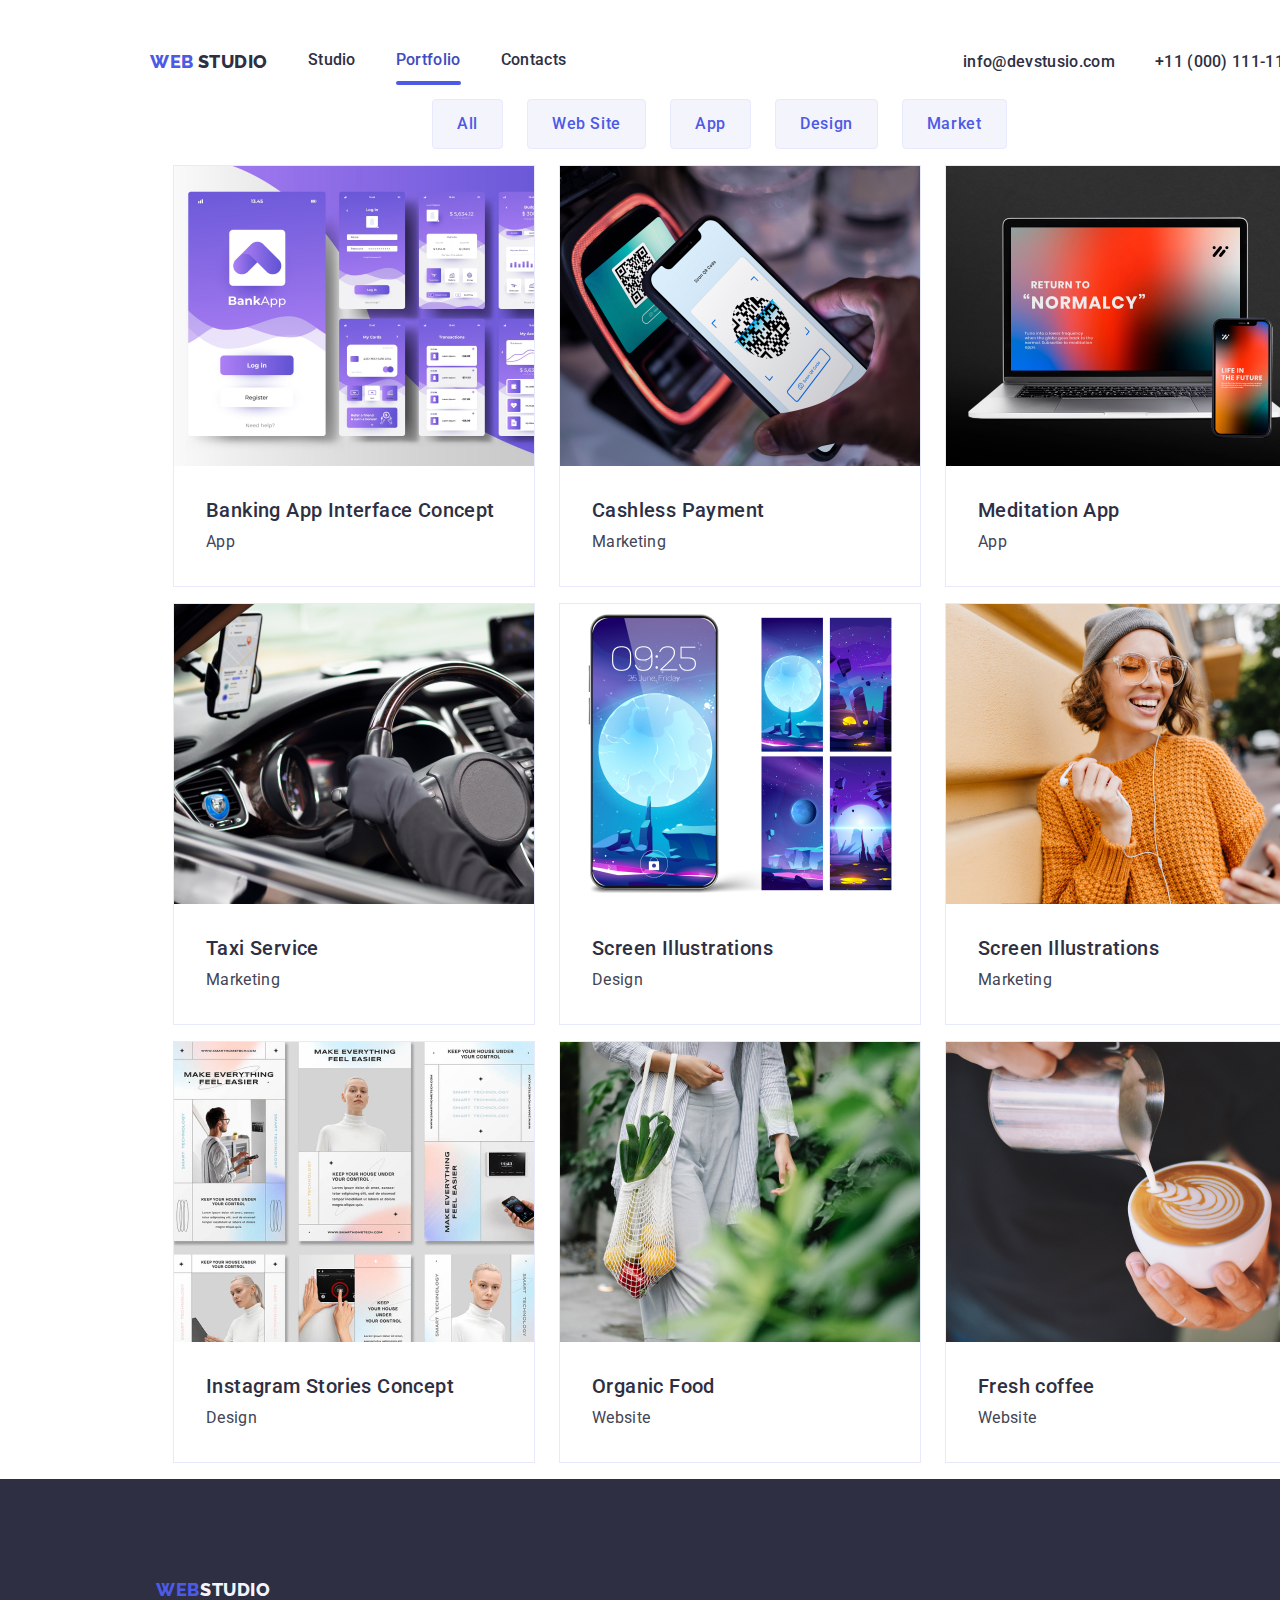
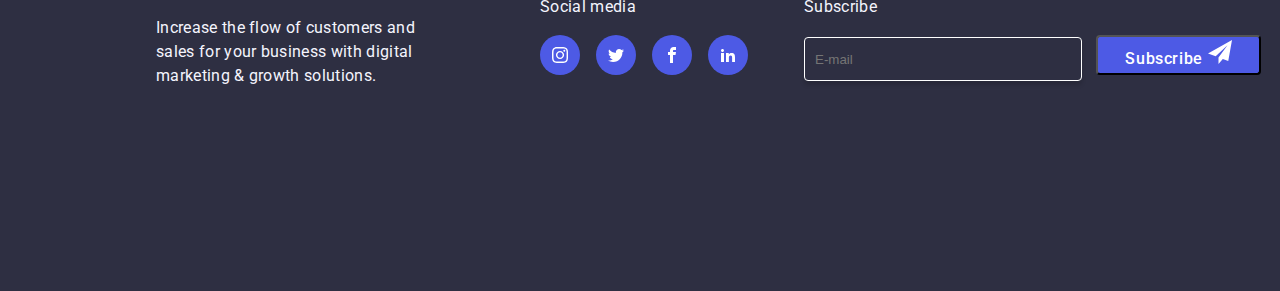
==== portfolio.html @ 080a0371 "Initial commit" ====
<!DOCTYPE html>
<html lang="eng">
    <head>
        <meta charset="UTF-8">
        <meta name="viewport" content="width=device-width, initial-scale=1.0">
        <title>GoIT-HW-05-KPasco</title>
        <link rel="preconnect" href="https://fonts.googleapis.com">
        <link rel="preconnect" href="https://fonts.gstatic.com" crossorigin>
        <link href="https://fonts.googleapis.com/css2?family=Raleway:wght@800&family=Roboto:wght@400;500&display=swap"
            rel="stylesheet">
        <link rel="stylesheet" href="./css/styles.css" />
        <script src="./js/modal.js"></script>
    </head>
    <body>
        <!--HEADER-->
        <header class="page-header">
            <div class="header-logo">
                <a href="#" class="webstudio link">
                    <span class="webstudio-web-header">WEB</span>
                    <span class="webstudio-studio-header">STUDIO</span>
                </a>
                <nav class="header-nav">
                    <ul class="header-list">
                        <li>
                            <a class="link header-link " href="index.html" target="_blank">Studio</a>
                        </li>
                        <li>
                            <a class="link header-link active" href="portfolio.html" target="_blank">Portfolio</a>
                        </li>
                        <li>
                            <a class="link header-link" href="" >Contacts</a>
                        </li>
                    </ul>
                </nav>
            </div>

            <!--CONTACT INFO-->
            <ul class="contact-info">
                <li>
                    <a class="link contact-info-item" href="mailto:info@devstusio.com">info@devstusio.com</a>
                </li>
                <li>
                    <a class="link contact-info-item" href="tel:+11 (000) 111-11-11">+11 (000) 111-11-11</a>
                </li>
            </ul>
        </header>
        <!--END OF HEADER-->

        <!--MAIN SECTION-->
        <main class="main-portfolio">
            <section class="proj">
                <div class="portfolio-buttons">
                    <button class="filter-btn point" type="button">All</button>
                    <button class="filter-btn point" type="button">Web Site</button>
                    <button class="filter-btn point" type="button">App</button>
                    <button class="filter-btn point" type="button">Design</button>
                    <button class="filter-btn point" type="button">Market</button>
                </div>
                
                <div class="portfolio-images">
                    <div class="uno">
                        <ul class="proj-card">
                            <li class="projs">
                                <div class="proj-image">
                                    <img src="./images/portfolio-main-sec1/proj-card-1-optimized.jpg" alt="banking app" width="360" height="300">
                                    <div class="projs-image-overlay">
                                        <p>
                                            14 Stylish and User-Friendly App Design <br />Concepts · Task Manager App · Calorie <br />
                                            Tracker App · Exotic Fruit Ecommerce <br />App ·
                                            Cloud Storage App
                                        </p>
                                    </div>
                                </div>
                                <div class="proj-card-content">
                                    <h3>Banking App Interface Concept</h3>
                                    <p>App</p>
                                </div>
                            </li>
                    
                            <li class="projs">
                                <div class="proj-image">
                                    <img src="./images/portfolio-main-sec1/proj-card-2-optimized.jpg" alt="cashless pay" width="360" height="300">
                                    <div class="projs-image-overlay">
                                        <p>
                                            14 Stylish and User-Friendly App Design <br />Concepts · Task Manager App · Calorie <br />
                                            Tracker App · Exotic Fruit Ecommerce <br />App ·
                                            Cloud Storage App
                                        </p>
                                    </div>
                                </div>
                                <div class="proj-card-content">    
                                    <h3>Cashless Payment</h3>
                                    <p>Marketing</p>
                                </div>
                            </li>

                            <li class="projs">
                                <div class="proj-image">
                                    <img src="./images/portfolio-main-sec1/proj-card-3-optimized.jpg" alt="med app" width="360" height="300">
                                    <div class="projs-image-overlay">
                                        <p>
                                            14 Stylish and User-Friendly App Design <br />Concepts · Task Manager App · Calorie <br />
                                            Tracker App · Exotic Fruit Ecommerce <br />App ·
                                            Cloud Storage App
                                        </p>
                                    </div>
                                </div>
                                <div class="proj-card-content">
                                    <h3>Meditation App</h3>
                                    <p>App</p>
                                </div>
                            </li>
                        </ul>
                    </div>

                    <div class="dos">
                        <ul class="proj-card">
                            <li class="projs">
                                <div class="proj-image">
                                    <img src="./images/portfolio-main-sec2/proj-card-4-optimized.jpg" alt="taxi" width="360" height="300">
                                    <div class="projs-image-overlay">
                                        <p>
                                            14 Stylish and User-Friendly App Design <br />Concepts · Task Manager App · Calorie <br />
                                            Tracker App · Exotic Fruit Ecommerce <br />App ·
                                            Cloud Storage App
                                        </p>
                                    </div>
                                </div>
                                <div class="proj-card-content">
                                    <h3>Taxi Service</h3>
                                    <p>Marketing</p>
                                </div>
                            </li>

                            <li class="projs">
                                <div class="proj-image">
                                    <img src="./images/portfolio-main-sec2/proj-card-5-optimized.jpg" alt="screen" width="360" height="300">
                                        <div class="projs-image-overlay">
                                            <p>
                                                14 Stylish and User-Friendly App Design <br />Concepts · Task Manager App · Calorie <br />
                                                Tracker App · Exotic Fruit Ecommerce <br />App ·
                                                Cloud Storage App
                                            </p>
                                        </div>
                                </div>
                                <div class="proj-card-content">
                                    <h3>Screen Illustrations</h3>
                                    <p>Design</p>
                                </div>
                            </li>
                        
                            <li class="projs">
                                <div class="proj-image">
                                    <img src="./images/portfolio-main-sec2/proj-card-6-optimized.jpg" alt="online" width="360" height="300">
                                    <div class="projs-image-overlay">
                                        <p>
                                            14 Stylish and User-Friendly App Design <br />Concepts · Task Manager App · Calorie <br />
                                            Tracker App · Exotic Fruit Ecommerce <br />App ·
                                            Cloud Storage App
                                        </p>
                                    </div>
                                </div>
                                <div class="proj-card-content">                
                                    <h3>Screen Illustrations</h3>
                                    <p>Marketing</p>
                                </div>
                            </li>
                        </ul>
                    </div>

                    <div class="tres">
                        <ul class="proj-card">
                            <li class="projs">
                                <div class="proj-image">
                                    <img src="./images/portfolio-main-sec3/proj-card-7-optimized.jpg" alt="ig stories" width="360" height="300">
                                    <div class="projs-image-overlay">
                                        <p>
                                            14 Stylish and User-Friendly App Design <br />Concepts · Task Manager App · Calorie <br />
                                            Tracker App · Exotic Fruit Ecommerce <br />App ·
                                            Cloud Storage App
                                        </p>
                                    </div>
                                    </div>
                                    <div class="proj-card-content">
                                        <h3>Instagram Stories Concept</h3>
                                        <p>Design</p>
                                    </div>
                            </li>

                            <li class="projs">
                                <div class="proj-image">
                                    <img src="./images/portfolio-main-sec3/proj-card-8-optimized.jpg" alt="organic food" width="360" height="300">
                                    <div class="projs-image-overlay">
                                        <p>
                                            14 Stylish and User-Friendly App Design <br />Concepts · Task Manager App · Calorie <br />
                                            Tracker App · Exotic Fruit Ecommerce <br />App ·
                                            Cloud Storage App
                                        </p>
                                    </div>
                                </div>
                                <div class="proj-card-content">
                                    <h3>Organic Food</h3>
                                    <p>Website</p>
                                </div> 
                                </li>
                            
                            <li class="projs">
                                <div class="proj-image">
                                    <img src="./images/portfolio-main-sec3/proj-card-9-optimized.jpg" alt="fresh coffee" width="360" height="300">
                                    <div class="projs-image-overlay">
                                        <p>
                                            14 Stylish and User-Friendly App Design <br />Concepts · Task Manager App · Calorie <br />
                                            Tracker App · Exotic Fruit Ecommerce <br />App ·
                                            Cloud Storage App
                                        </p>
                                    </div>
                                </div>
                                <div class="proj-card-content">
                                    <h3>Fresh coffee</h3>
                                    <p>Website</p>
                                </div>
                            </li>              
                        </ul>
                    </div>
                </div>
            </section>
        </main>

        <footer class="footer-bg">
            <div class="footer-text">
                <div class="footer-logo">
                    <a href="#" class="webstudio link">
                        <span class="webstudio-web">WEB</span>
                        <span class="webstudio-studio-footer">STUDIO</span>
                    </a>
                </div>
                <p>Increase the flow of customers and <br />sales for your business with digital<br /> marketing & growth
                    solutions.</p>
            </div>
           
            <div class="footer-social">
                <p>Social media</p>
                <div class="footer-social-links">
                    <a class="footer-icons-socials">
                        <svg width="16" height="16">
                            <use href="./images/icons.svg#instagram-2"></use>
                        </svg>
                    </a>
                    <a class="footer-icons-socials">
                        <svg width="16" height="16">
                            <use href="./images/icons.svg#twitter"></use>
                        </svg>
                    </a>
                    <a class="footer-icons-socials">
                        <svg width="16" height="16">
                            <use href="./images/icons.svg#facebook"></use>
                        </svg>
                    </a>
                    <a class="footer-icons-socials">
                        <svg width="16" height="16">
                            <use href="./images/icons.svg#linkedin2"></use>
                        </svg>
                    </a>
                </div>
            </div>
            <!-- SUBSCRIBE -->
            <div class="footer-subscibe">
                <p>Subscribe</p>
                <input type="email" class="email-subscribe" placeholder="E-mail" />
                <button type="button" class="subscribe-btn">Subscribe
                    <svg class="subscribe-send" height="24px" width="24px">
                        <use href="./images/icons.svg#send"></use>
                    </svg>
                </button>
            </div>
            </footer>
        </footer>
    </body>
</html>
---- css/styles.css ----
:root {
    --NAVY-BLUE: #2E2F42;
    --CLOUD: #F4F4FD;
    --CORNFLOWER: #E7E9FC;
    --WHITE: #FFFFFF;
    --SLATE: #434455;
    --OCEAN: #404BBF;
    --IRIS: #4D5AE5;
}

body {
    font-family: "Roboto", sans-serif;
    max-width: 1440px;
    background-color: #fff;
    margin: 0 auto;
}

a {
    text-decoration: none;
}

.container {
    width: 1440px;
    /* height:3200px; */
    height: 600px;
}

/*LOGO-WEB*/
.webstudio-web-header {
    color: var(--IRIS);
    font-family: Raleway;
    font-size: 18px;
    font-style: normal;
    font-weight: 800;
    line-height: 21px;
    /* 116.667% */
    letter-spacing: 0.54px;
    text-transform: uppercase;
}

/*LOGO-STUDIO*/
.webstudio-studio-header {
    color: var(--NAVY-BLUE);
    font-family: Raleway;
    font-size: 18px;
    font-style: normal;
    font-weight: 800;
    line-height: 21px;
    /* 116.667% */
    letter-spacing: 0.54px;
    text-transform: uppercase;
}

/*HEADER*/
.page-header {
    display: flex;
    width: 1158px;
    height: 75px;
    justify-content: space-between;
    align-items: center;
    flex-shrink: 0;
    padding-top: 24px;
    gap: 40px;
    margin-left: 150px;
}

.header-logo {
    display: flex;
    align-items: center;
    justify-content: space-between;
}

.header-list,
.contact-info {
    gap: 40px;
    display: flex;
    list-style: none;
}

.header-link {
    font-weight: 500;
    line-height: 1.5;
    /* 150% */
    letter-spacing: 0.32px;
    color: var(--NAVY-BLUE);
    list-style: none;
}

.header-link:hover,
.header-link:focus {
    color: var(--OCEAN);
}

.active {
    color: var(--OCEAN);
}

.active::after {
    content: "";
    display: block;
    height: 4px;
    width: 100%;
    border-radius: 2px;
    background-color: var(--IRIS);
    position:relative;
    top: 09px;
}

.contact-info-item {
    font-weight: 500;
    line-height: 1.5;
    /* 150% */
    letter-spacing: 0.32px;
    color: var(--NAVY-BLUE);
    list-style: none;
}

.contact-info-item:hover,
.contact-info-item:focus {
    color: var(--OCEAN);
}

/*END OF HEADER*/


/*MAIN-PAGE*/

/*DARK-BG SECTION*/

.main {
    width: 1158px;
    height: 550px;
    display: flex;
    align-items: center;
    justify-content: center;
}

.dark-bg {
    background: linear-gradient(rgba(46, 47, 66, 0.70), rgba(46, 47, 66, 0.70)), url("../images/people-office-1-optmzd.jpg");
    /*background-image: url("../images/people-office-1-optmzd.jpg");*/
    background-size: cover;
    background-repeat: no-repeat;
    /*background-color: var(--NAVY-BLUE);*/
    padding-top: 188px;
    padding-bottom: 188px;
    text-align: center;
}

.main-top-text {
    color: var(--WHITE, #FFF);
    font-family: Roboto;
    font-size: 56px;
    font-style: normal;
    font-weight: 700;
    line-height: 60px;
    /* 107.143% */
    letter-spacing: 1.12px;
}

.order-service-btn {
    font-family: Roboto;
    font-size: 16px;
    font-style: normal;
    font-weight: 500;
    color: var(--WHITE);
    line-height: 24px;
    /* 150% */
    letter-spacing: 0.64px;

    background-color: var(--IRIS);
    border: none;
    border-radius: 4px;
    color: var(--WHITE);
    padding: 16px 32px;
    box-shadow: 0px 4px 4px 0px rgba(0, 0, 0, 0.15);
    align-items: center;
    display: inline-flex;
    padding: 16px 32px;
    align-items: flex-start;
    gap: 10px;

}

.order-service-btn:hover {
    background-color: var(--CLOUD);
    border: none;
    border-radius: 4px;
    color: var(--WHITE);
    padding: 16px 32px;
    color: var(--OCEAN);
}




/*END OF DARK-BG SECTION*/

/*MAIN FEATURE*/

.section {
    padding-top: 120px;
    padding-bottom: 120px;
}

.service {
    width: 1440px;
    list-style: none;
    display: flex;
    justify-content: center;
    gap: 30px;
    text-align: left;
    padding-top: 50px;
    padding-bottom: 100px;
}

.service-desc {
    color: var(--SLATE);
    line-height: 1.5;
    /* 150% */
    letter-spacing: 0.32px;
    /* text-align: left; */

    display: flex;
    width: 264px;
    flex-direction: column;
    align-items: flex-start;
    gap: 8px;
}

.main-feature ul li {
    display: flex;
    width: 264px;
    flex-direction: column;
    align-items: flex-start;
    gap: 8px;
}

.service-icon {
    background: var(--CLOUD);
    display: flex;
    justify-content: center;
    padding-top: 24px;
    width: 264px;
    height: 112px;

    border-radius: 4px;
    background: var(--CLOUD, #F4F4FD);
}

/* MODAL */
.modal {
    width: 408px;
    height: 584px;
    background-color: white;
    border-radius: 4px;
    padding: 24px;
    position: absolute;
}

.modal-close-btn {
    width: 30px;
    height: 30px;
    border-radius: 100%;
    border: 1px solid rgba(0, 0, 0, 0.1);
    background-color: white;
    color: var(--OCEAN);
    margin-left: auto;
    display: block;
    display: flex;
    align-items: center;
    justify-content: center;
    cursor: pointer;
    transition: fill 250ms cubic-bezier(0.4, 0, 0.2, 1), border 250ms cubic-bezier(0.4, 0, 0.2, 1);
}

.modal-close-btn:hover {
    fill: currentColor;
    border: 1px solid currentColor;
}

.is-hidden {
    pointer-events: none;
    opacity: 0;
}

.backdrop {
    width: 100%;
    height: 100%;
    background-color: rgba(0, 0, 0, 0.4);
    position: absolute;
    /* margin-top: 10px; */
    top: 0;
    display: flex;
    justify-content: center;
    align-items: center;
    transition: opacity 250ms cubic-bezier(0.4, 0, 0.2, 1);
}


/* END OF MODAL */


/* SERVICE FORM */
.modal-message {
    width: 360px;
    color: var(--NAVY-BLUE, #2E2F42);
    text-align: center;
    /* Body Medium */
    font-family: Roboto;
    font-size: 16px;
    font-style: normal;
    font-weight: 500;
    line-height: 24px;
    /* 150% */
    letter-spacing: 0.32px;
}

.service-form-label {
    display: flex;
    flex-direction: column;
    position: relative;
    margin-bottom: 10px;
}

.input-label {
    text-align: left;
    margin-bottom: 5px;

    color: var(--LIGHT-SLATE, #8E8F99);
    /* Small Text */
    font-family: Roboto;
    font-size: 12px;
    font-style: normal;
    font-weight: 400;
    line-height: 14px;
    /* 116.667% */
    letter-spacing: 0.48px;
}
.service-form-icon {
    position: absolute;
    top: 50%;
    left: 10px;
    fill: var(--NAVY-BLUE);
    transition: fill 250ms cubic-bezier(0.4, 0, 0.2, 1);
}

.service-form-input {
    width: 360px;
    height: 40px;
    padding: 8px 30px;
    border-radius: 4px;
    border: 1px solid var(--NAVY-BLUE, rgba(46, 47, 66, 0.40));
    transition: 250ms;
    transition-property: color, border, background-color;
    transition-timing-function: cubic-bezier(0.4, 0, 0.2, 1);
}

.service-form-input:focus +.service-form-icon,
.service-form-input:hover +.service-form-icon {
    fill: var(--IRIS);    
}

.service-form-input:hover {
    border: 1px solid var(--IRIS);
}

.service-form-textarea {
    border: 1px solid var(--NAVY-BLUE);
    border-radius: 4px;
    transition: 250ms;
    padding: 8px 16px;
    transition-property: color, border-color, background-color;
    transition-timing-function: cubic-bezier(0.4, 0, 0.2, 1);
}

.service-form-textarea: focus,
.service-form-textarea: hover {
    border: 1px solid var(--IRIS);
}

.service-form-terms {
    width: 16px;
    height: 16px;
    margin-bottom: 24px;
}

.form-send {
    display: inline-block;
    text-align: center;
    align-items: center;
    width: 105px;
    /* height: 24px; */
    padding: 16px 32px;
    align-items: flex-start;
    gap: 10px;
    color: var(--WHITE, #FFF);
    border-radius: 4px;
    background: var(--IRIS, #4D5AE5);
    box-shadow: 0px 4px 4px 0px rgba(0, 0, 0, 0.15);
}



/* END OF SERVICE FORM */
/*END OF MAIN FEATURE*/


/*MAIN-SERVICE*/
.main-service {
    width: 1440px;
    background: #FFF;
    
}

.section-title {
    color: var(--NAVY-BLUE);
    text-align: center;
    font-size: 36px;
    font-weight: 700;
    line-height: 2.5;
    /* 111.111% */
    letter-spacing: 0.72px;
}

.service li {
    display: inline-flex;
    padding-bottom: 0px;
    flex-direction: column;
    justify-content: center;
    align-items: center;
    gap: 8px;
}

/*END OF MAIN-SERVICE*/


/*MAIN-TEAM*/
.main-team {
    width: 1440px;
    height: 780px;
    flex-shrink: 0;
    background: var(--CLOUD);
    margin-bottom: 0;
    padding-top: 100px;
}

.main-team .service li {
    border-radius: 0px 0px 4px 4px;
    background: var(--WHITE, #FFF);
    box-shadow: 0px 2px 1px 0px rgba(46, 47, 66, 0.08), 0px 1px 1px 0px rgba(46, 47, 66, 0.16), 0px 1px 6px 0px rgba(46, 47, 66, 0.08);

    display: inline-flex;
    padding-bottom: 0px;
    flex-direction: column;
    justify-content: center;
    align-items: center;
    gap: 32px;

    width: 264px;
    height: 428px;
    padding-top: 20px;
    padding-bottom: 50px;

}

div .card-content {
    display: flex;
    width: 232px;
    height: 104px;
    flex-direction: column;
    justify-content: center;
    align-items: center;

}

.card-content h3 {
    text-align: center;
    color: var(--NAVY-BLUE);
    text-align: center;
    /* Header 3 */
    font-family: Roboto;
    font-size: 20px;
    font-style: normal;
    font-weight: 500;
    line-height: 24px;
    /* 120% */
    letter-spacing: 0.4px;
}

.card-content p {
    color: var(--SLATE);
    text-align: center;
    /* Body */
    font-family: Roboto;
    font-size: 16px;
    font-style: normal;
    font-weight: 400;
    line-height: 24px;
    /* 150% */
    letter-spacing: 0.32px;
}


.team-icons {
    display: flex;
    justify-content: center;
    align-items: center;
    gap: 24px;

}

.team-icons-socials {
    background-color: var(--IRIS);
    padding: 10px;
    border-radius: 50%;
    display: flex;
    align-items: center;
    justify-content: center;
}

.team-icons-socials svg {
    fill: var(--WHITE);
}

/*END OF MAIN-TEAM*/

/*CUSTOMER*/

.customer-container {
    align-items: center;
    text-align: center;
}


.customer-icons{
    display: flex;
    justify-content: center;
    align-items: center;
    list-style: none;
    gap: 24px;
}

.customer-icon {
    width: 168px;
    height: 88px;
    border: 1px solid #8E8F99;

    display: flex;
    justify-content: center;
    align-items: center;
    list-style: none;
    /*padding: 16px 32px;*/
}

.customer-icon svg {
    fill: #8E8F99;
}

.customer-icon:hover svg {
    fill: var(--OCEAN);
}

/*END OF CUSTOMER*/


/*END OF MAIN-PAGE*/

/*FOOTER*/
.footer-bg {
    width: 1440px;
    height: 312px;
    flex-shrink: 0;
    background: var(--NAVY-BLUE);
    padding-top: 100px;
    padding-left: 156px;
}

.footer-logo a{
    text-decoration: none;
    display: inline-flex;
}

.footer-logo {
    display: flex;
}

.footer-icons-socials {
    width: 40px;
    height: 40px;
    /* padding: 10px; */
    border-radius: 50%;
    background-color: var(--IRIS);
    display: flex;
    justify-content: center;
    align-items: center;
    fill: #FFF;
}



.footer-social-links {
    display: flex;
    gap: 16px;

}

footer{
    display: flex;
}

.footer-text {
    margin-right: 120px;
}

.webstudio-web {
    display: flex;
    width: 44px;
    height: 21px;
    flex-direction: column;
    justify-content: center;

    color: var(--IRIS);
    font-family: Raleway;
    font-size: 18px;
    font-style: normal;
    font-weight: 800;
    line-height: 21px;
    /* 116.667% */
    letter-spacing: 0.54px;
    text-transform: uppercase;
}

.webstudio-studio-footer {
    display: flex;
    width: 71px;
    height: 21px;
    flex-direction: column;
    justify-content: center;

    color: var(--CLOUD);
    font-family: Raleway;
    font-size: 18px;
    font-style: normal;
    font-weight: 800;
    line-height: 21px;
    /* 116.667% */
    letter-spacing: 0.54px;
    text-transform: uppercase;
}

.footer-bg p {
    width: 264px;
    color: var(--CLOUD, #F4F4FD);
    /* Body */
    font-family: Roboto;
    font-size: 16px;
    font-style: normal;
    font-weight: 400;
    line-height: 24px;
    /* 150% */
    letter-spacing: 0.32px;
}

.subscribe-btn {
    width: 165px;
    height: 40px;
    border-radius: 4px;
    background: var(--IRIS, #4D5AE5);
    
    color: var(--WHITE, #FFF);
    text-align: center;
   
    /* Button Text */
    font-family: Roboto;
    font-size: 16px;
    font-style: normal;
    font-weight: 500;
    line-height: 24px;
    /* 150% */
    letter-spacing: 0.64px;

    /* padding: 8px 20px; */
    justify-content: center;
    align-items: center;
    /* gap: 16px; */
}

.subscribe-send{
    fill: var(--WHITE);
}


.email-subscribe{
    width: 264px;
    height: 40px;
    border-radius: 4px;
    border: 1px solid var(--WHITE, #FFF);
    box-shadow: 0px 4px 4px 0px rgba(0, 0, 0, 0.15);
    background-color: var(--NAVY-BLUE);
    padding-left: 10px;
    color: #FFF;
    margin-right: 10px;
}

/*END OF FOOTER*/

/*PORTFOLIO*/

.main-portfolio {
    width: 1440px;
}

.portfolio-buttons {
    display: flex;
    align-items: center;
    text-align: center;
    gap: 24px;
    margin-left:30%    
}

.portfolio-buttons .point:hover,
.portfolio-buttons .point:focus {
    display: flex;
    padding: 12px 24px;
    align-items: flex-start;

    border-radius: 4px;
    background: var(--OCEAN, #404BBF);
    box-shadow: 0px 2px 2px 0px rgba(0, 0, 0, 0.12), 0px 2px 1px 0px rgba(0, 0, 0, 0.08), 0px 3px 1px 0px rgba(0, 0, 0, 0.10);

    color: var(--WHITE, #FFF);
    text-align: center;
    /* Button Text */
    font-family: Roboto;
    font-size: 16px;
    font-style: normal;
    font-weight: 500;
    line-height: 24px;
    /* 150% */
    letter-spacing: 0.64px;
}

.filter-btn {
    display: flex;
    padding: 12px 24px;
    justify-content: center;
    align-items: center;

    border-radius: 4px;
    border: 1px solid var(--CORNFLOWER, #E7E9FC);
    background: var(--CLOUD, #F4F4FD);

    color: var(--IRIS, #4D5AE5);
    text-align: center;
    /* Button Text */
    font-family: Roboto;
    font-size: 16px;
    font-style: normal;
    font-weight: 500;
    line-height: 24px;    /* 150% */
    letter-spacing: 0.64px;
}

.proj-card {
    justify-content: center;
    align-items: center;
    display: flex;
    gap: 24px;
    list-style: none;
}

.projs {
    border: 1px solid var(--CORNFLOWER, #E7E9FC);
    background: var(--WHITE, #FFF);
}

.projs:hover {
    box-shadow: 0px 2px 1px 0px rgba(46, 47, 66, 0.08), 0px 1px 1px 0px rgba(46, 47, 66, 0.16), 0px 1px 6px 0px rgba(46, 47, 66, 0.08);
}

.proj-card-content {
    display: flex;
    padding: 0px 16px;
    flex-direction: column;
    justify-content: center;
    align-items: flex-start;
    gap: 8px;
    align-self: stretch;
}


.proj-card-content h3 {
    color: var(--NAVY-BLUE, #2E2F42);
    /* Header 3 */
    font-family: Roboto;
    font-size: 20px;
    font-style: normal;
    font-weight: 500;
    line-height: 24px;
    /* 120% */
    letter-spacing: 0.4px;
    margin: 32px 16px 0px 16px;
   
}

.proj-card-content p {
    color: var(--SLATE, #434455);
    /* Body */
    font-family: Roboto;
    font-size: 16px;
    font-style: normal;
    font-weight: 400;
    line-height: 24px;
    /* 150% */
    letter-spacing: 0.32px;
    margin: 0px 16px 32px 16px;
}

.proj-image {
    position: relative;
    overflow: hidden;
}

.proj-image img {
    width: 100%;
    display: block;
}

.projs-image-overlay p {
    padding: 40px 32px;
}

.projs-image-overlay {
    position: absolute;
    background-color: rgba(77, 90, 229, 0.8);
    color: var(--WHITE);
    width: 100%;
    height: 100%;
    top: 0;
    left: 0;
    opacity: 0;
    transition: .5s ease;
    transform: translateY(100%);
    transition: transform 0.25s cubic-bezier(0.4, 0, 0.2, 1);

}

.projs:hover .projs-image-overlay {
    opacity: 1;
    transform: translateY(0);
}
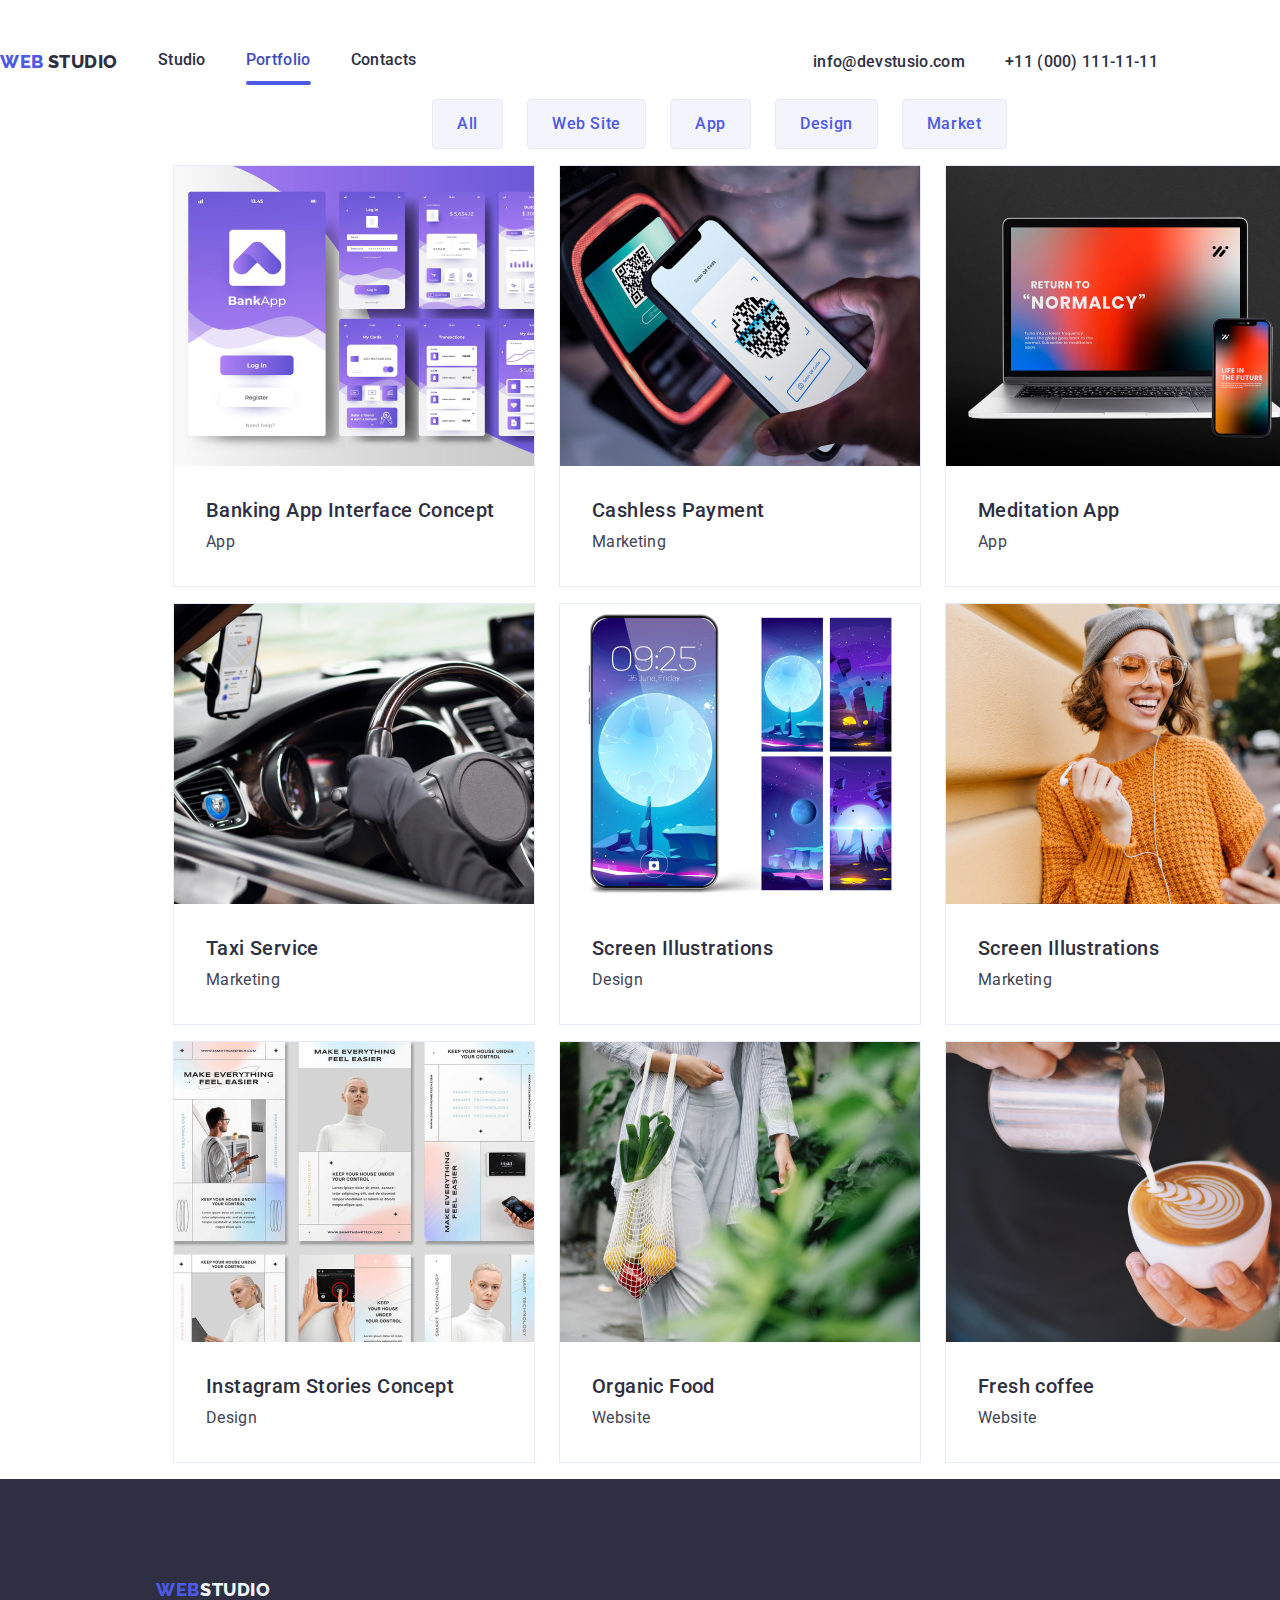
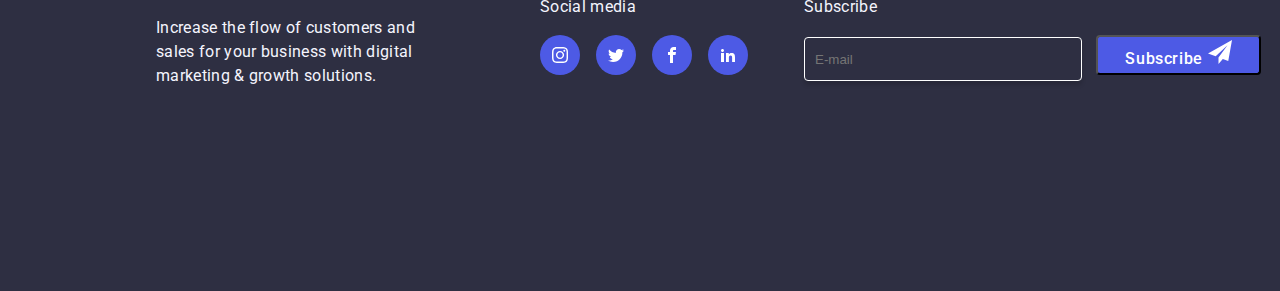
==== commit db83c52a: "update index.html" ====
--- a/portfolio.html
+++ b/portfolio.html
@@ -3,7 +3,7 @@
     <head>
         <meta charset="UTF-8">
         <meta name="viewport" content="width=device-width, initial-scale=1.0">
-        <title>GoIT-HW-05-KPasco</title>
+        <title>GoIT-HW-07-KPasco</title>
         <link rel="preconnect" href="https://fonts.googleapis.com">
         <link rel="preconnect" href="https://fonts.gstatic.com" crossorigin>
         <link href="https://fonts.googleapis.com/css2?family=Raleway:wght@800&family=Roboto:wght@400;500&display=swap"
@@ -273,7 +273,6 @@
                     </svg>
                 </button>
             </div>
-            </footer>
         </footer>
     </body>
 </html>
--- a/css/styles.css
+++ b/css/styles.css
@@ -20,15 +20,34 @@
 }
 
 .container {
-    width: 1440px;
-    /* height:3200px; */
-    height: 600px;
-}
+    padding-left: 15px;
+    padding-right: 15px;
+    margin-left: auto;
+    margin-right: auto;
+}
+   
+    @media screen and (min-width: 428px) {
+        .container {
+            width: 428px;
+        }
+    }
+    
+    @media screen and (min-width: 768px) {
+        .container {
+            width: 768px;
+        }
+    }
+    @media screen and (min-width: 1158px) {
+        .container {
+            width: 1158px;
+        }
+    }
+
 
 /*LOGO-WEB*/
 .webstudio-web-header {
     color: var(--IRIS);
-    font-family: Raleway;
+    font-family: Raleway, san-serif;
     font-size: 18px;
     font-style: normal;
     font-weight: 800;
@@ -41,7 +60,7 @@
 /*LOGO-STUDIO*/
 .webstudio-studio-header {
     color: var(--NAVY-BLUE);
-    font-family: Raleway;
+    font-family: Raleway, sans-serif;
     font-size: 18px;
     font-style: normal;
     font-weight: 800;
@@ -60,8 +79,8 @@
     align-items: center;
     flex-shrink: 0;
     padding-top: 24px;
-    gap: 40px;
-    margin-left: 150px;
+    gap: 40px; 
+    /* margin-left: 150px; */
 }
 
 .header-logo {
@@ -75,6 +94,7 @@
     gap: 40px;
     display: flex;
     list-style: none;
+    flex-wrap: wrap;
 }
 
 .header-link {
@@ -137,7 +157,7 @@
 
 .dark-bg {
     background: linear-gradient(rgba(46, 47, 66, 0.70), rgba(46, 47, 66, 0.70)), url("../images/people-office-1-optmzd.jpg");
-    /*background-image: url("../images/people-office-1-optmzd.jpg");*/
+    /* background-image: url("../images/people-office-1-optmzd.jpg"); */
     background-size: cover;
     background-repeat: no-repeat;
     /*background-color: var(--NAVY-BLUE);*/
@@ -203,7 +223,7 @@
 }
 
 .service {
-    width: 1440px;
+    /* width: 1440px; */
     list-style: none;
     display: flex;
     justify-content: center;
@@ -284,10 +304,11 @@
 }
 
 .backdrop {
-    width: 100%;
-    height: 100%;
+    width: 51%;
+    height: 48.5%;
     background-color: rgba(0, 0, 0, 0.4);
     position: absolute;
+    
     /* margin-top: 10px; */
     top: 0;
     display: flex;
@@ -409,7 +430,6 @@
 .main-service {
     width: 1440px;
     background: #FFF;
-    
 }
 
 .section-title {
@@ -550,6 +570,8 @@
     align-items: center;
     list-style: none;
     /*padding: 16px 32px;*/
+
+    flex-basis: calc(100% / 2 - 30px);
 }
 
 .customer-icon svg {
@@ -583,6 +605,7 @@
 .footer-logo {
     display: flex;
 }
+ 
 
 .footer-icons-socials {
     width: 40px;
@@ -848,4 +871,32 @@
 .projs:hover .projs-image-overlay {
     opacity: 1;
     transform: translateY(0);
-}+}
+
+/* CSS MEDIA QUERY */
+@media  (min-width: 428px) {
+    .container {
+        width: 428px;
+    }
+}
+
+@media (min-width: 768px) {
+    .container {
+            width: 768x;
+        }
+
+    .about-item{
+        flex-basis: calc(100% / 2 - 30px);
+    }
+}
+
+@media (min-width: 1200px) {
+    .container {
+            width: 1200px;
+        }
+
+    .about-item {
+        flex-basis: calc(100% / 4 - 30px);
+    }
+}
+
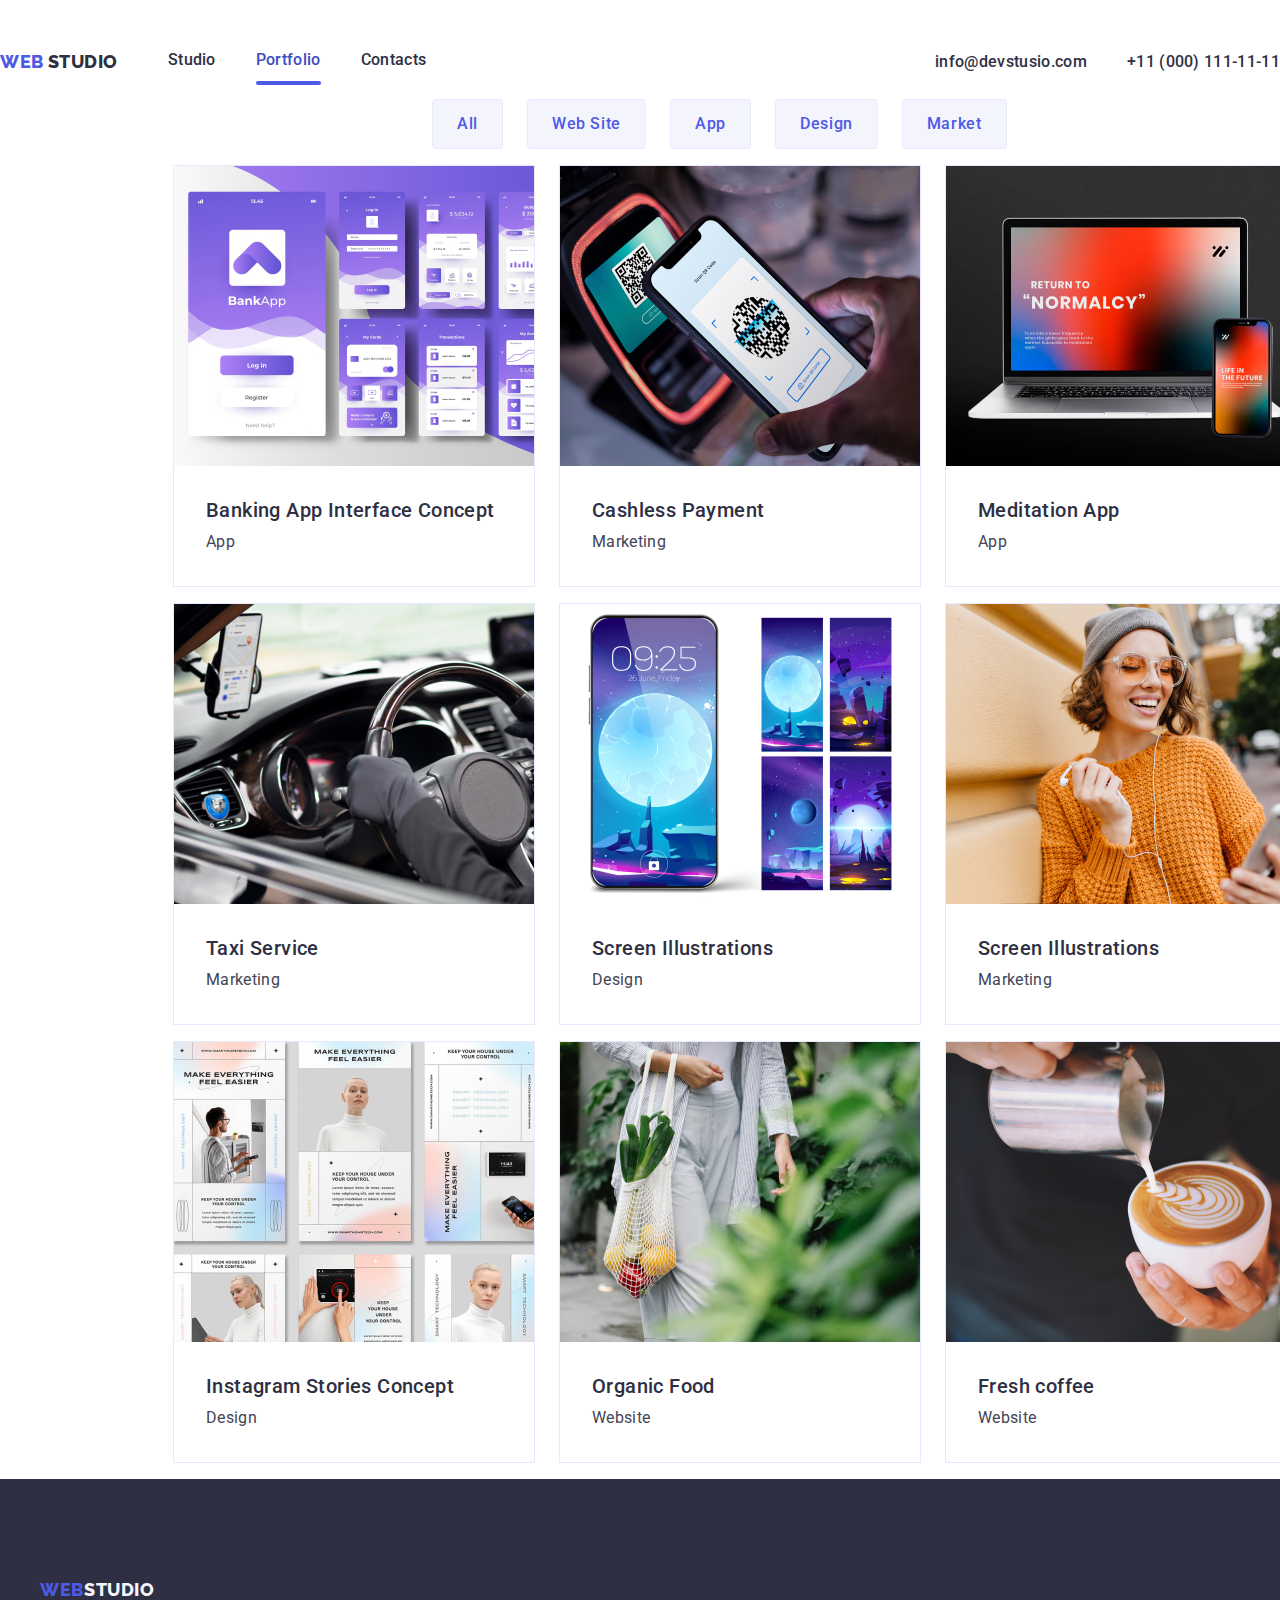
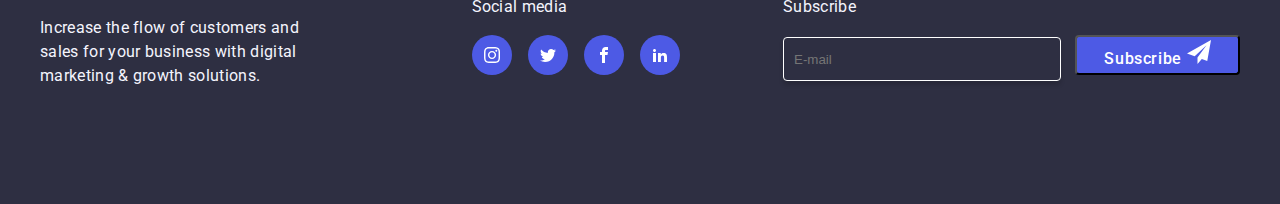
==== commit e126d6e6: "update styles.css" ====
--- a/portfolio.html
+++ b/portfolio.html
@@ -227,52 +227,60 @@
         </main>
 
         <footer class="footer-bg">
-            <div class="footer-text">
-                <div class="footer-logo">
-                    <a href="#" class="webstudio link">
-                        <span class="webstudio-web">WEB</span>
-                        <span class="webstudio-studio-footer">STUDIO</span>
-                    </a>
-                </div>
-                <p>Increase the flow of customers and <br />sales for your business with digital<br /> marketing & growth
-                    solutions.</p>
-            </div>
-           
-            <div class="footer-social">
-                <p>Social media</p>
-                <div class="footer-social-links">
-                    <a class="footer-icons-socials">
-                        <svg width="16" height="16">
-                            <use href="./images/icons.svg#instagram-2"></use>
-                        </svg>
-                    </a>
-                    <a class="footer-icons-socials">
-                        <svg width="16" height="16">
-                            <use href="./images/icons.svg#twitter"></use>
-                        </svg>
-                    </a>
-                    <a class="footer-icons-socials">
-                        <svg width="16" height="16">
-                            <use href="./images/icons.svg#facebook"></use>
-                        </svg>
-                    </a>
-                    <a class="footer-icons-socials">
-                        <svg width="16" height="16">
-                            <use href="./images/icons.svg#linkedin2"></use>
-                        </svg>
-                    </a>
+            <div class="container">
+                <div class="footer-inner">
+                    <div class="footer-text">
+                        <div class="footer-logo">
+                            <a href="#" class="webstudio link">
+                                <span class="webstudio-web">WEB</span>
+                                <span class="webstudio-studio-footer">STUDIO</span>
+                            </a>
+                        </div>
+                        <p>Increase the flow of customers and <br />sales for your business with digital<br /> marketing &
+                            growth
+                            solutions.</p>
+                    </div>
+        
+                    <!-- SOCIAL MEDIA -->
+                    <div class="footer-social">
+                        <p>Social media</p>
+                        <div class="footer-social-links">
+                            <a class="footer-icons-socials">
+                                <svg width="16" height="16">
+                                    <use href="./images/icons.svg#instagram-2"></use>
+                                </svg>
+                            </a>
+                            <a class="footer-icons-socials">
+                                <svg width="16" height="16">
+                                    <use href="./images/icons.svg#twitter"></use>
+                                </svg>
+                            </a>
+                            <a class="footer-icons-socials">
+                                <svg width="16" height="16">
+                                    <use href="./images/icons.svg#facebook"></use>
+                                </svg>
+                            </a>
+                            <a class="footer-icons-socials">
+                                <svg width="16" height="16">
+                                    <use href="./images/icons.svg#linkedin2"></use>
+                                </svg>
+                            </a>
+                        </div>
+                    </div>
+        
+                    <!-- SUBSCRIBE -->
+                    <div class="footer-subscibe">
+                        <p>Subscribe</p>
+                        <input type="email" class="email-subscribe" placeholder="E-mail" />
+                        <button type="button" class="subscribe-btn">Subscribe
+                            <svg class="subscribe-send" height="24px" width="24px">
+                                <use href="./images/icons.svg#send"></use>
+                            </svg>
+                        </button>
+                    </div>
                 </div>
             </div>
-            <!-- SUBSCRIBE -->
-            <div class="footer-subscibe">
-                <p>Subscribe</p>
-                <input type="email" class="email-subscribe" placeholder="E-mail" />
-                <button type="button" class="subscribe-btn">Subscribe
-                    <svg class="subscribe-send" height="24px" width="24px">
-                        <use href="./images/icons.svg#send"></use>
-                    </svg>
-                </button>
-            </div>
         </footer>
+
     </body>
 </html>
--- a/css/styles.css
+++ b/css/styles.css
@@ -10,9 +10,9 @@
 
 body {
     font-family: "Roboto", sans-serif;
-    max-width: 1440px;
+    /* max-width: 1440px; */
     background-color: #fff;
-    margin: 0 auto;
+    margin: 0;
 }
 
 a {
@@ -26,25 +26,11 @@
     margin-right: auto;
 }
    
-    @media screen and (min-width: 428px) {
-        .container {
-            width: 428px;
-        }
-    }
-    
-    @media screen and (min-width: 768px) {
-        .container {
-            width: 768px;
-        }
-    }
-    @media screen and (min-width: 1158px) {
-        .container {
-            width: 1158px;
-        }
-    }
-
-
 /*LOGO-WEB*/
+.webstudio {
+    margin-right: 50px;
+}
+
 .webstudio-web-header {
     color: var(--IRIS);
     font-family: Raleway, san-serif;
@@ -72,8 +58,8 @@
 
 /*HEADER*/
 .page-header {
-    display: flex;
-    width: 1158px;
+    display: none;
+    /* width: 1158px; */
     height: 75px;
     justify-content: space-between;
     align-items: center;
@@ -91,10 +77,12 @@
 
 .header-list,
 .contact-info {
+    display: flex;
     gap: 40px;
-    display: flex;
+    /* display: flex; */
     list-style: none;
-    flex-wrap: wrap;
+    padding-left: 0;
+    /* flex-wrap: wrap; */
 }
 
 .header-link {
@@ -122,7 +110,7 @@
     width: 100%;
     border-radius: 2px;
     background-color: var(--IRIS);
-    position:relative;
+    position: relative;
     top: 09px;
 }
 
@@ -142,6 +130,69 @@
 
 /*END OF HEADER*/
 
+/* MOBILE HEADER */
+.mobile-container {
+    display: flex;
+    align-items: center;
+    justify-content: space-between;
+    padding-top: 30px;
+    padding-bottom: 20px;
+}
+
+.mobile-menu-container {
+    margin: 15px;
+}
+
+.js-close-menu {
+    width: 30px;
+    height: 30px;
+    border-radius: 100%;
+    border: 1px solid rgba(0, 0, 0, 0.1);
+    background-color: white;
+    color: var(--OCEAN);
+    margin-left: auto;
+    display: block;
+    display: flex;
+    align-items: center;
+    justify-content: center;
+    cursor: pointer;
+    transition: fill 250ms cubic-bezier(0.4, 0, 0.2, 1), border 250ms cubic-bezier(0.4, 0, 0.2, 1);
+    
+}
+
+/* #mobile-links li {
+    Studio color: var(--OCEAN, #404BBF);
+} */
+
+.mobile-links li {
+    list-style: none;
+    color: var(--OCEAN, #404BBF);
+    /* Header 2 */
+    font-family: Roboto;
+    font-size: 36px;
+    font-style: normal;
+    font-weight: 700;
+    line-height: 40px;
+    /* 111.111% */
+    letter-spacing: 0.72px;
+    text-transform: capitalize;
+    margin: 40px;
+}
+
+.mobile-contacts-item {
+    color: var(--IRIS, #4D5AE5);
+    /* Header 2 */
+    font-family: Roboto;
+    font-size: 36px;
+    font-style: normal;
+    font-weight: 700;
+    line-height: 40px;
+    /* 111.111% */
+    letter-spacing: 0.72px;
+    text-transform: capitalize;
+}
+
+
 
 /*MAIN-PAGE*/
 
@@ -156,7 +207,7 @@
 }
 
 .dark-bg {
-    background: linear-gradient(rgba(46, 47, 66, 0.70), rgba(46, 47, 66, 0.70)), url("../images/people-office-1-optmzd.jpg");
+    background: linear-gradient(rgba(46, 47, 66, 0.7), rgba(46, 47, 66, 0.7)), url("../images/people-office-1-optmzd.jpg");
     /* background-image: url("../images/people-office-1-optmzd.jpg"); */
     background-size: cover;
     background-repeat: no-repeat;
@@ -167,7 +218,7 @@
 }
 
 .main-top-text {
-    color: var(--WHITE, #FFF);
+    color: var(--WHITE, #fff);
     font-family: Roboto;
     font-size: 56px;
     font-style: normal;
@@ -198,7 +249,6 @@
     padding: 16px 32px;
     align-items: flex-start;
     gap: 10px;
-
 }
 
 .order-service-btn:hover {
@@ -210,9 +260,6 @@
     color: var(--OCEAN);
 }
 
-
-
-
 /*END OF DARK-BG SECTION*/
 
 /*MAIN FEATURE*/
@@ -231,6 +278,8 @@
     text-align: left;
     padding-top: 50px;
     padding-bottom: 100px;
+    flex-wrap: wrap;
+    padding-left: 0;
 }
 
 .service-desc {
@@ -304,8 +353,8 @@
 }
 
 .backdrop {
-    width: 51%;
-    height: 48.5%;
+    width: 100%;
+    height: 100%;
     background-color: rgba(0, 0, 0, 0.4);
     position: absolute;
     
@@ -316,8 +365,6 @@
     align-items: center;
     transition: opacity 250ms cubic-bezier(0.4, 0, 0.2, 1);
 }
-
-
 /* END OF MODAL */
 
 
@@ -370,15 +417,15 @@
     height: 40px;
     padding: 8px 30px;
     border-radius: 4px;
-    border: 1px solid var(--NAVY-BLUE, rgba(46, 47, 66, 0.40));
+    border: 1px solid var(--NAVY-BLUE, rgba(46, 47, 66, 0.4));
     transition: 250ms;
     transition-property: color, border, background-color;
     transition-timing-function: cubic-bezier(0.4, 0, 0.2, 1);
 }
 
-.service-form-input:focus +.service-form-icon,
-.service-form-input:hover +.service-form-icon {
-    fill: var(--IRIS);    
+.service-form-input:focus + .service-form-icon,
+.service-form-input:hover + .service-form-icon {
+    fill: var(--IRIS);
 }
 
 .service-form-input:hover {
@@ -428,8 +475,13 @@
 
 /*MAIN-SERVICE*/
 .main-service {
-    width: 1440px;
+    /* width: 1440px; */
+    display: none;
     background: #FFF;
+}
+
+.main-service img {
+    width: 100%;
 }
 
 .section-title {
@@ -456,8 +508,8 @@
 
 /*MAIN-TEAM*/
 .main-team {
-    width: 1440px;
-    height: 780px;
+    /* width: 1440px;
+    height: 780px; */
     flex-shrink: 0;
     background: var(--CLOUD);
     margin-bottom: 0;
@@ -470,15 +522,15 @@
     box-shadow: 0px 2px 1px 0px rgba(46, 47, 66, 0.08), 0px 1px 1px 0px rgba(46, 47, 66, 0.16), 0px 1px 6px 0px rgba(46, 47, 66, 0.08);
 
     display: inline-flex;
-    padding-bottom: 0px;
+    /* padding-bottom: 0px; */
     flex-direction: column;
     justify-content: center;
     align-items: center;
     gap: 32px;
 
-    width: 264px;
-    height: 428px;
-    padding-top: 20px;
+    /* width: 264px;
+    height: 428px; */
+    /* padding-top: 20px; */
     padding-bottom: 50px;
 
 }
@@ -520,6 +572,9 @@
     letter-spacing: 0.32px;
 }
 
+.team-img {
+    width: 100%;
+}
 
 .team-icons {
     display: flex;
@@ -551,13 +606,18 @@
     text-align: center;
 }
 
-
-.customer-icons{
+/* .customer-container {
+    margin-left: 0;
+} */
+
+.customer-icons {
     display: flex;
     justify-content: center;
     align-items: center;
     list-style: none;
     gap: 24px;
+    flex-wrap: wrap;
+    margin-left: 0;
 }
 
 .customer-icon {
@@ -589,15 +649,25 @@
 
 /*FOOTER*/
 .footer-bg {
-    width: 1440px;
-    height: 312px;
+    /* width: 1440px; */
+    /* height: 312px; */
     flex-shrink: 0;
     background: var(--NAVY-BLUE);
     padding-top: 100px;
-    padding-left: 156px;
-}
-
-.footer-logo a{
+    padding-bottom: 100px;
+    /* padding-left: 156px; */
+}
+
+
+.footer-inner {
+    display: flex;
+    justify-content: space-between;
+    flex-wrap: wrap;
+    row-gap: 72px;
+
+}
+
+.footer-logo a {
     text-decoration: none;
     display: inline-flex;
 }
@@ -627,7 +697,7 @@
 
 }
 
-footer{
+footer {
     display: flex;
 }
 
@@ -708,12 +778,12 @@
     /* gap: 16px; */
 }
 
-.subscribe-send{
+.subscribe-send {
     fill: var(--WHITE);
 }
 
 
-.email-subscribe{
+.email-subscribe {
     width: 264px;
     height: 40px;
     border-radius: 4px;
@@ -738,7 +808,7 @@
     align-items: center;
     text-align: center;
     gap: 24px;
-    margin-left:30%    
+    margin-left: 30%    
 }
 
 .portfolio-buttons .point:hover,
@@ -749,7 +819,7 @@
 
     border-radius: 4px;
     background: var(--OCEAN, #404BBF);
-    box-shadow: 0px 2px 2px 0px rgba(0, 0, 0, 0.12), 0px 2px 1px 0px rgba(0, 0, 0, 0.08), 0px 3px 1px 0px rgba(0, 0, 0, 0.10);
+    box-shadow: 0px 2px 2px 0px rgba(0, 0, 0, 0.12), 0px 2px 1px 0px rgba(0, 0, 0, 0.08), 0px 3px 1px 0px rgba(0, 0, 0, 0.1);
 
     color: var(--WHITE, #FFF);
     text-align: center;
@@ -862,7 +932,7 @@
     top: 0;
     left: 0;
     opacity: 0;
-    transition: .5s ease;
+    transition: 0.5s ease;
     transform: translateY(100%);
     transition: transform 0.25s cubic-bezier(0.4, 0, 0.2, 1);
 
@@ -874,20 +944,40 @@
 }
 
 /* CSS MEDIA QUERY */
-@media  (min-width: 428px) {
+
+@media (min-width: 428px) {
     .container {
         width: 428px;
     }
+
 }
 
 @media (min-width: 768px) {
     .container {
-            width: 768x;
+            width: 768px;
         }
 
-    .about-item{
+    .mobile-menu {
+        display: none;
+    }
+
+    .page-header {
+        display: flex;
+    }
+
+    .mobile-nav {
+        display: none;
+    }
+
+    .about-item,
+    .team-item {
         flex-basis: calc(100% / 2 - 30px);
     }
+
+    .customer-icon {
+        flex-basis: calc(100% / 3 - 30px);
+    }
+
 }
 
 @media (min-width: 1200px) {
@@ -895,8 +985,101 @@
             width: 1200px;
         }
 
-    .about-item {
+    .main-service {
+        display: block;
+    }
+
+    .main-service li {
+        flex-basis: calc(100% / 3 - 30px);
+    }
+
+    .about-item,
+    team-item  {
         flex-basis: calc(100% / 4 - 30px);
     }
-}
-
+
+    .customer-icon {
+        flex-basis: calc(100% / 6 - 30px);
+    }
+
+    /* .service-icon {
+        display: none;
+    } */
+
+    .service-item > service-icon > h3 {
+        text-align: center;
+    }
+}
+
+@media (max-width: 1199px) {
+    .contact-info {
+        display: block;
+    }
+}
+
+@media (max-width: 767px) {
+    .subscribe-btn {
+        margin-top: 25px;
+    }
+
+    .page-header {
+        display: none;
+    }
+
+    .mobile-menu.is-open {
+        transform: translateX(0);
+    }
+
+    .mobile-menu {
+        height: 100vh;
+        width: 100%;
+        position: fixed;
+        top: 0;
+        background-color: white;
+        transform: translateX(100%);
+        transition: transform 250ms ease-in-out;
+        transition-timing-function: cubic-bezier(0.4, 0, 0.2, 1);
+    }
+
+    .service-icon {
+        display: none;
+        
+    }
+
+    .service-title {
+        color: var(--NAVY-BLUE, #2E2F42);
+        text-align: center;
+        /* Header 2 */
+        font-family: Roboto;
+        font-size: 36px;
+        font-style: normal;
+        font-weight: 700;
+        line-height: 40px;
+        /* 111.111% */
+        letter-spacing: 0.72px;
+        text-transform: capitalize;
+
+    }
+
+    .service {
+        /* display: inline-flex; */
+        flex-direction: column;
+        align-items: center;
+        gap: 72px;
+    }
+
+    .client > .container {
+        width: 396px;
+        height: 520px;
+        flex-shrink: 0;
+    }
+
+    .customer-container {
+        margin-bottom: 96px;
+    }
+
+    ul > .customer-icons {
+        margin-left: 0;
+    }
+}
+
